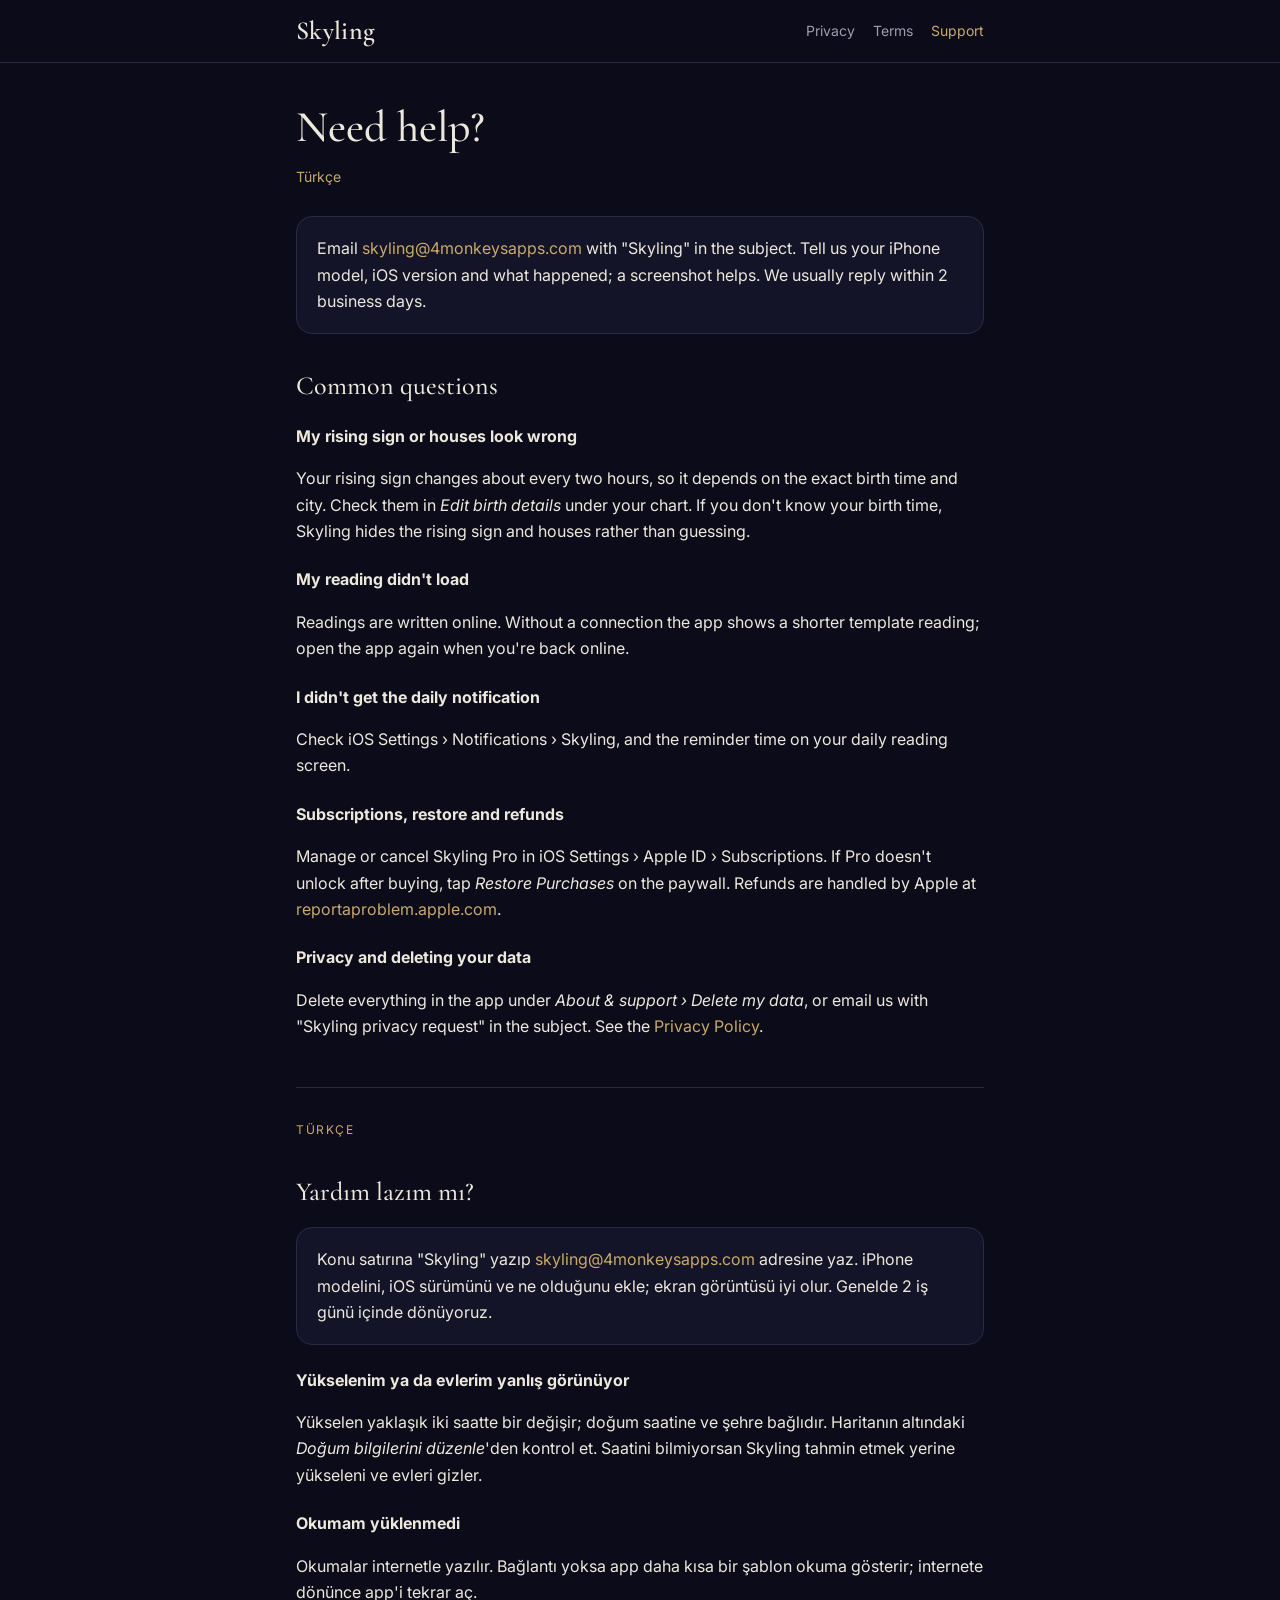
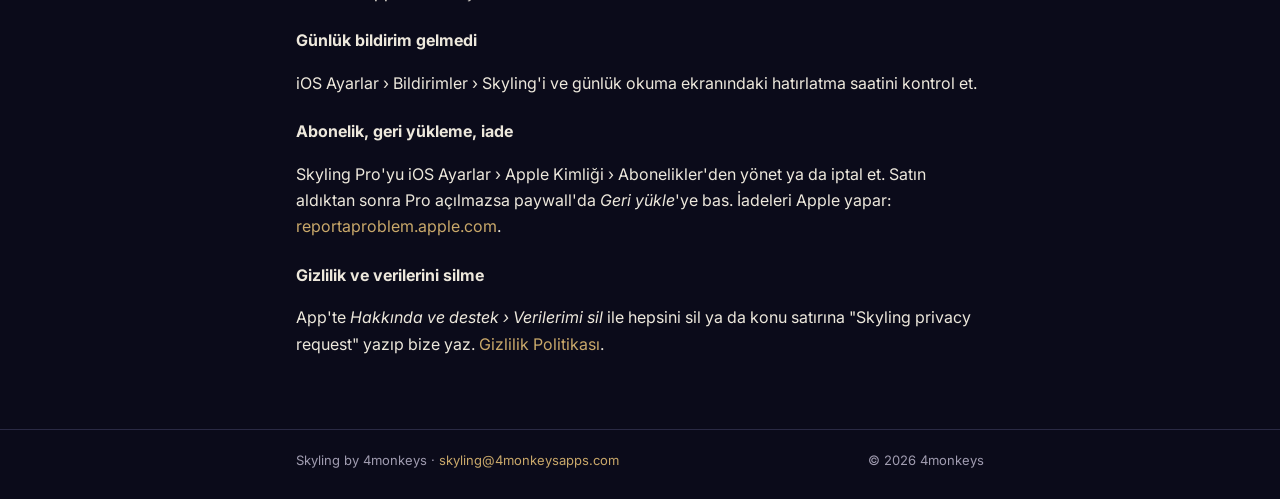
==== support.html @ 3b2f7c5c "Yayın: astroapp@03b2002" ====
<!doctype html>
<html lang="en">
<head>
<meta charset="utf-8">
<meta name="viewport" content="width=device-width, initial-scale=1">
<title>Support · Skyling</title>
<meta name="description" content="Get help with Skyling: readings, your chart, subscriptions and privacy requests.">
<link rel="preconnect" href="https://fonts.googleapis.com">
<link rel="stylesheet" href="https://fonts.googleapis.com/css2?family=Cormorant+Garamond:wght@500;600&family=Inter:wght@400;600&display=swap">
<link rel="stylesheet" href="style.css">
</head>
<body>
<header><div class="wrap">
  <a class="brand" href="./">Skyling</a>
  <nav><a href="privacy">Privacy</a><a href="terms">Terms</a><a href="support" aria-current="page">Support</a></nav>
</div></header>

<main><div class="wrap">
<h1>Need help?</h1>
<p class="lang"><a href="#tr">Türkçe</a></p>

<div class="box">
<p>Email <a href="mailto:skyling@4monkeysapps.com?subject=Skyling%20support">skyling@4monkeysapps.com</a> with "Skyling" in the subject. Tell us your iPhone model, iOS version and what happened; a screenshot helps. We usually reply within 2 business days.</p>
</div>

<h2>Common questions</h2>
<h3>My rising sign or houses look wrong</h3>
<p>Your rising sign changes about every two hours, so it depends on the exact birth time and city. Check them in <em>Edit birth details</em> under your chart. If you don't know your birth time, Skyling hides the rising sign and houses rather than guessing.</p>
<h3>My reading didn't load</h3>
<p>Readings are written online. Without a connection the app shows a shorter template reading; open the app again when you're back online.</p>
<h3>I didn't get the daily notification</h3>
<p>Check iOS Settings › Notifications › Skyling, and the reminder time on your daily reading screen.</p>
<h3>Subscriptions, restore and refunds</h3>
<p>Manage or cancel Skyling Pro in iOS Settings › Apple ID › Subscriptions. If Pro doesn't unlock after buying, tap <em>Restore Purchases</em> on the paywall. Refunds are handled by Apple at <a href="https://reportaproblem.apple.com">reportaproblem.apple.com</a>.</p>
<h3>Privacy and deleting your data</h3>
<p>Delete everything in the app under <em>About &amp; support › Delete my data</em>, or email us with "Skyling privacy request" in the subject. See the <a href="privacy">Privacy Policy</a>.</p>

<section lang="tr">
<p class="label" id="tr">Türkçe</p>
<h2>Yardım lazım mı?</h2>
<div class="box">
<p>Konu satırına "Skyling" yazıp <a href="mailto:skyling@4monkeysapps.com?subject=Skyling%20destek">skyling@4monkeysapps.com</a> adresine yaz. iPhone modelini, iOS sürümünü ve ne olduğunu ekle; ekran görüntüsü iyi olur. Genelde 2 iş günü içinde dönüyoruz.</p>
</div>
<h3>Yükselenim ya da evlerim yanlış görünüyor</h3>
<p>Yükselen yaklaşık iki saatte bir değişir; doğum saatine ve şehre bağlıdır. Haritanın altındaki <em>Doğum bilgilerini düzenle</em>'den kontrol et. Saatini bilmiyorsan Skyling tahmin etmek yerine yükseleni ve evleri gizler.</p>
<h3>Okumam yüklenmedi</h3>
<p>Okumalar internetle yazılır. Bağlantı yoksa app daha kısa bir şablon okuma gösterir; internete dönünce app'i tekrar aç.</p>
<h3>Günlük bildirim gelmedi</h3>
<p>iOS Ayarlar › Bildirimler › Skyling'i ve günlük okuma ekranındaki hatırlatma saatini kontrol et.</p>
<h3>Abonelik, geri yükleme, iade</h3>
<p>Skyling Pro'yu iOS Ayarlar › Apple Kimliği › Abonelikler'den yönet ya da iptal et. Satın aldıktan sonra Pro açılmazsa paywall'da <em>Geri yükle</em>'ye bas. İadeleri Apple yapar: <a href="https://reportaproblem.apple.com">reportaproblem.apple.com</a>.</p>
<h3>Gizlilik ve verilerini silme</h3>
<p>App'te <em>Hakkında ve destek › Verilerimi sil</em> ile hepsini sil ya da konu satırına "Skyling privacy request" yazıp bize yaz. <a href="privacy#tr">Gizlilik Politikası</a>.</p>
</section>
</div></main>

<footer><div class="wrap">
  <span>Skyling by 4monkeys · <a href="mailto:skyling@4monkeysapps.com">skyling@4monkeysapps.com</a></span>
  <span>© 2026 4monkeys</span>
</div></footer>
</body>
</html>
---- style.css ----
/* Skyling web sayfaları (gizlilik, koşullar, destek): app'in "Gece mürekkebi" teması. Statik, JS yok. */
:root {
  --bg: #0B0B1A;
  --card: #141428;
  --line: #2A2A44;
  --text: #EDE8DC;
  --muted: #A09CB0;
  --accent: #C9A86A;
}
* { box-sizing: border-box; }
html { -webkit-text-size-adjust: 100%; }
body {
  margin: 0;
  background: var(--bg);
  color: var(--text);
  font: 16px/1.65 "Inter", -apple-system, BlinkMacSystemFont, "Segoe UI", sans-serif;
}
a { color: var(--accent); text-decoration: none; }
a:hover { text-decoration: underline; }
.wrap { max-width: 720px; margin: 0 auto; padding: 0 16px; }
header { border-bottom: 1px solid var(--line); }
header .wrap { display: flex; align-items: center; justify-content: space-between; gap: 16px; padding-top: 18px; padding-bottom: 18px; flex-wrap: wrap; }
.brand { font: 600 26px/1 "Cormorant Garamond", Georgia, serif; color: var(--text); letter-spacing: 0.3px; }
nav { display: flex; gap: 18px; font-size: 14px; }
nav a { color: var(--muted); }
nav a[aria-current="page"] { color: var(--accent); }
main { padding: 40px 0 56px; }
h1 { font: 500 44px/1.1 "Cormorant Garamond", Georgia, serif; margin: 0 0 8px; }
h2 { font: 500 26px/1.2 "Cormorant Garamond", Georgia, serif; margin: 36px 0 10px; }
h3 { font-size: 16px; margin: 22px 0 6px; }
.meta { color: var(--muted); font-size: 14px; margin: 0 0 24px; }
.lang { font-size: 14px; margin-bottom: 28px; }
.box { background: var(--card); border: 1px solid var(--line); border-radius: 16px; padding: 18px 20px; margin: 20px 0; }
.box p:first-child { margin-top: 0; }
.box p:last-child { margin-bottom: 0; }
ul { padding-left: 20px; }
li { margin: 6px 0; }
.label { font-size: 12px; letter-spacing: 1.6px; color: var(--accent); text-transform: uppercase; margin: 48px 0 0; padding-top: 32px; border-top: 1px solid var(--line); }
footer { border-top: 1px solid var(--line); color: var(--muted); font-size: 13px; }
footer .wrap { padding-top: 20px; padding-bottom: 28px; display: flex; gap: 16px; flex-wrap: wrap; justify-content: space-between; }
@media (max-width: 480px) { h1 { font-size: 36px; } }
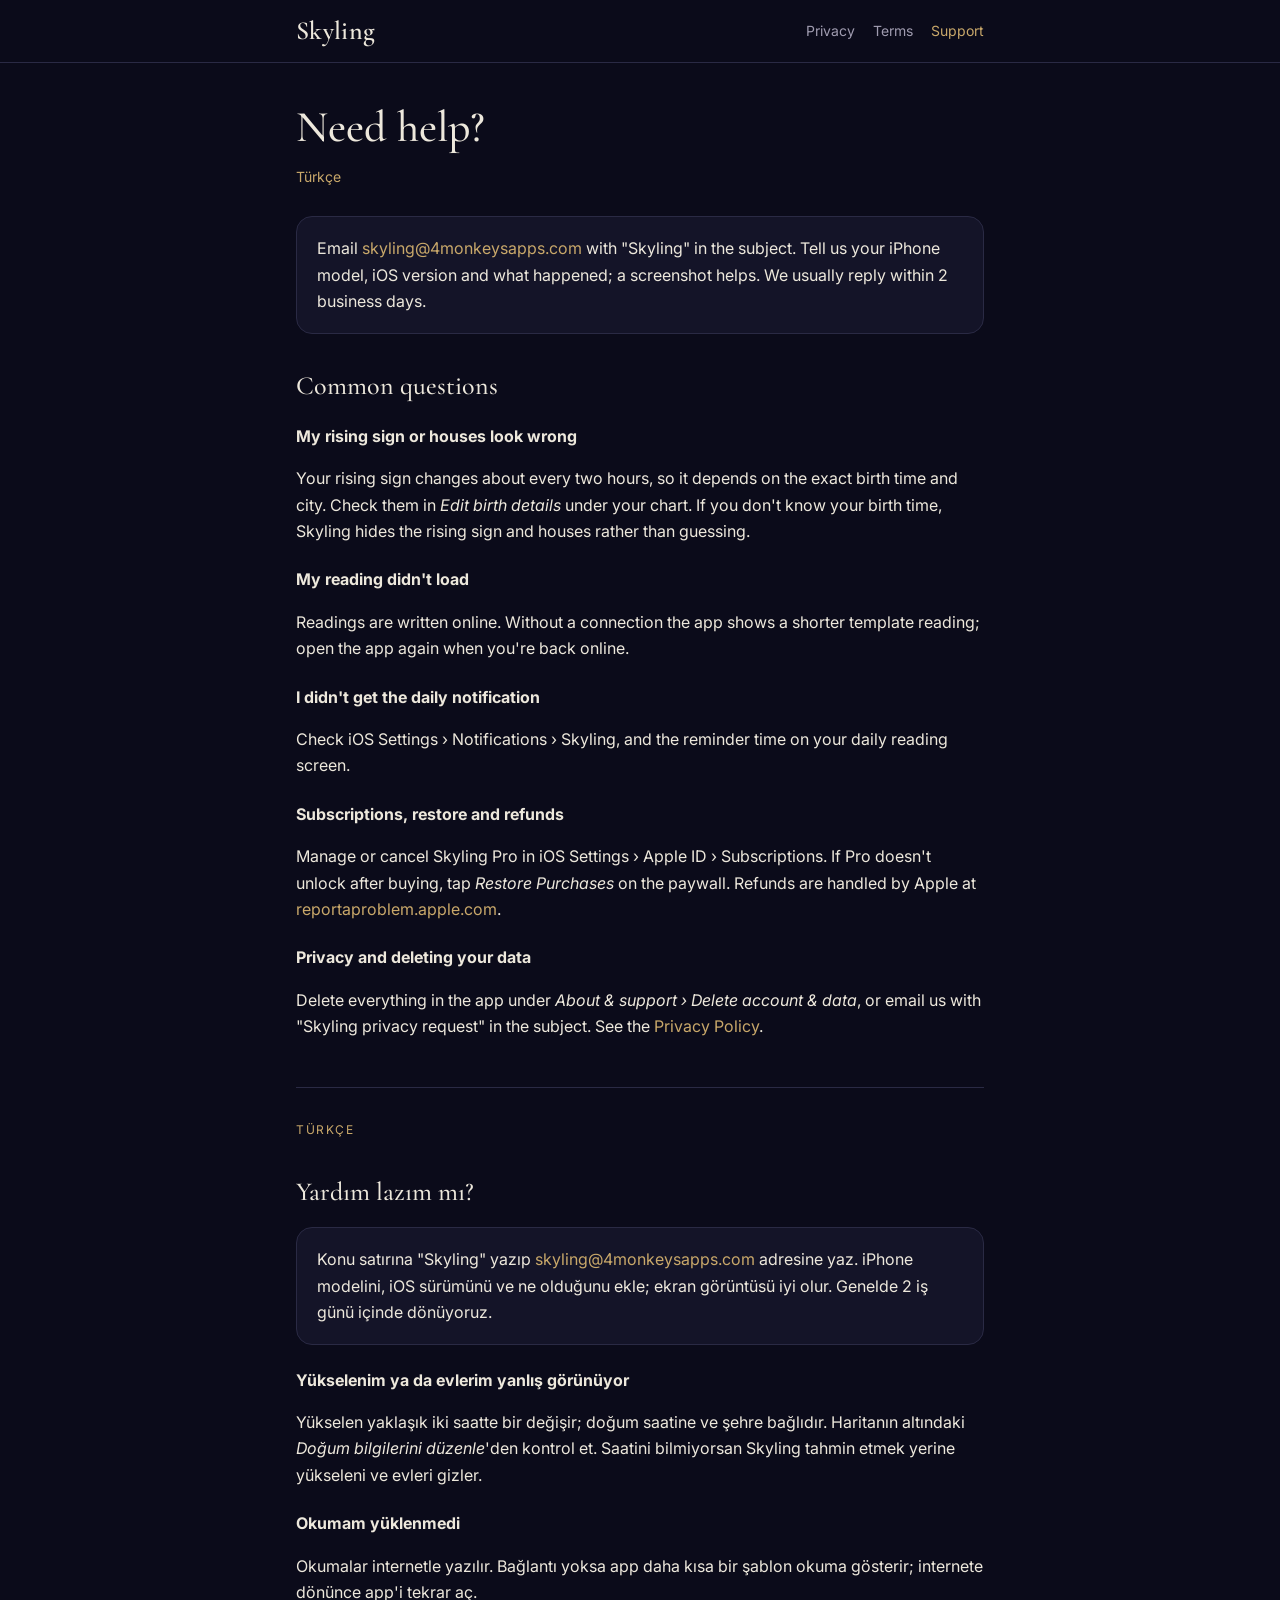
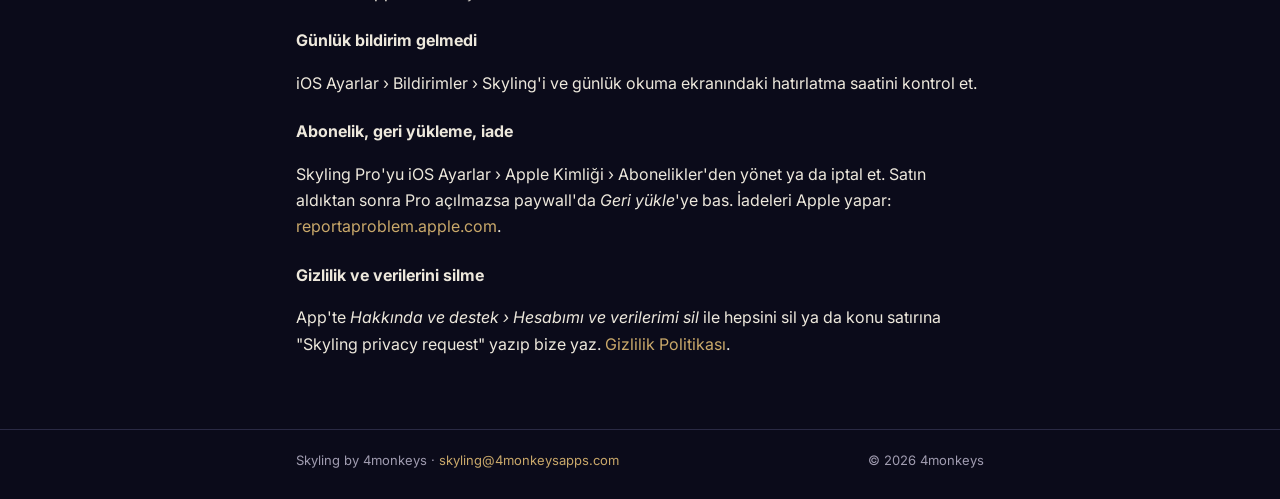
==== commit de46020d: "Yayın: astroapp@0c481fb" ====
--- a/support.html
+++ b/support.html
@@ -33,7 +33,7 @@
 <h3>Subscriptions, restore and refunds</h3>
 <p>Manage or cancel Skyling Pro in iOS Settings › Apple ID › Subscriptions. If Pro doesn't unlock after buying, tap <em>Restore Purchases</em> on the paywall. Refunds are handled by Apple at <a href="https://reportaproblem.apple.com">reportaproblem.apple.com</a>.</p>
 <h3>Privacy and deleting your data</h3>
-<p>Delete everything in the app under <em>About &amp; support › Delete my data</em>, or email us with "Skyling privacy request" in the subject. See the <a href="privacy">Privacy Policy</a>.</p>
+<p>Delete everything in the app under <em>About &amp; support › Delete account &amp; data</em>, or email us with "Skyling privacy request" in the subject. See the <a href="privacy">Privacy Policy</a>.</p>
 
 <section lang="tr">
 <p class="label" id="tr">Türkçe</p>
@@ -50,7 +50,7 @@
 <h3>Abonelik, geri yükleme, iade</h3>
 <p>Skyling Pro'yu iOS Ayarlar › Apple Kimliği › Abonelikler'den yönet ya da iptal et. Satın aldıktan sonra Pro açılmazsa paywall'da <em>Geri yükle</em>'ye bas. İadeleri Apple yapar: <a href="https://reportaproblem.apple.com">reportaproblem.apple.com</a>.</p>
 <h3>Gizlilik ve verilerini silme</h3>
-<p>App'te <em>Hakkında ve destek › Verilerimi sil</em> ile hepsini sil ya da konu satırına "Skyling privacy request" yazıp bize yaz. <a href="privacy#tr">Gizlilik Politikası</a>.</p>
+<p>App'te <em>Hakkında ve destek › Hesabımı ve verilerimi sil</em> ile hepsini sil ya da konu satırına "Skyling privacy request" yazıp bize yaz. <a href="privacy#tr">Gizlilik Politikası</a>.</p>
 </section>
 </div></main>
 
